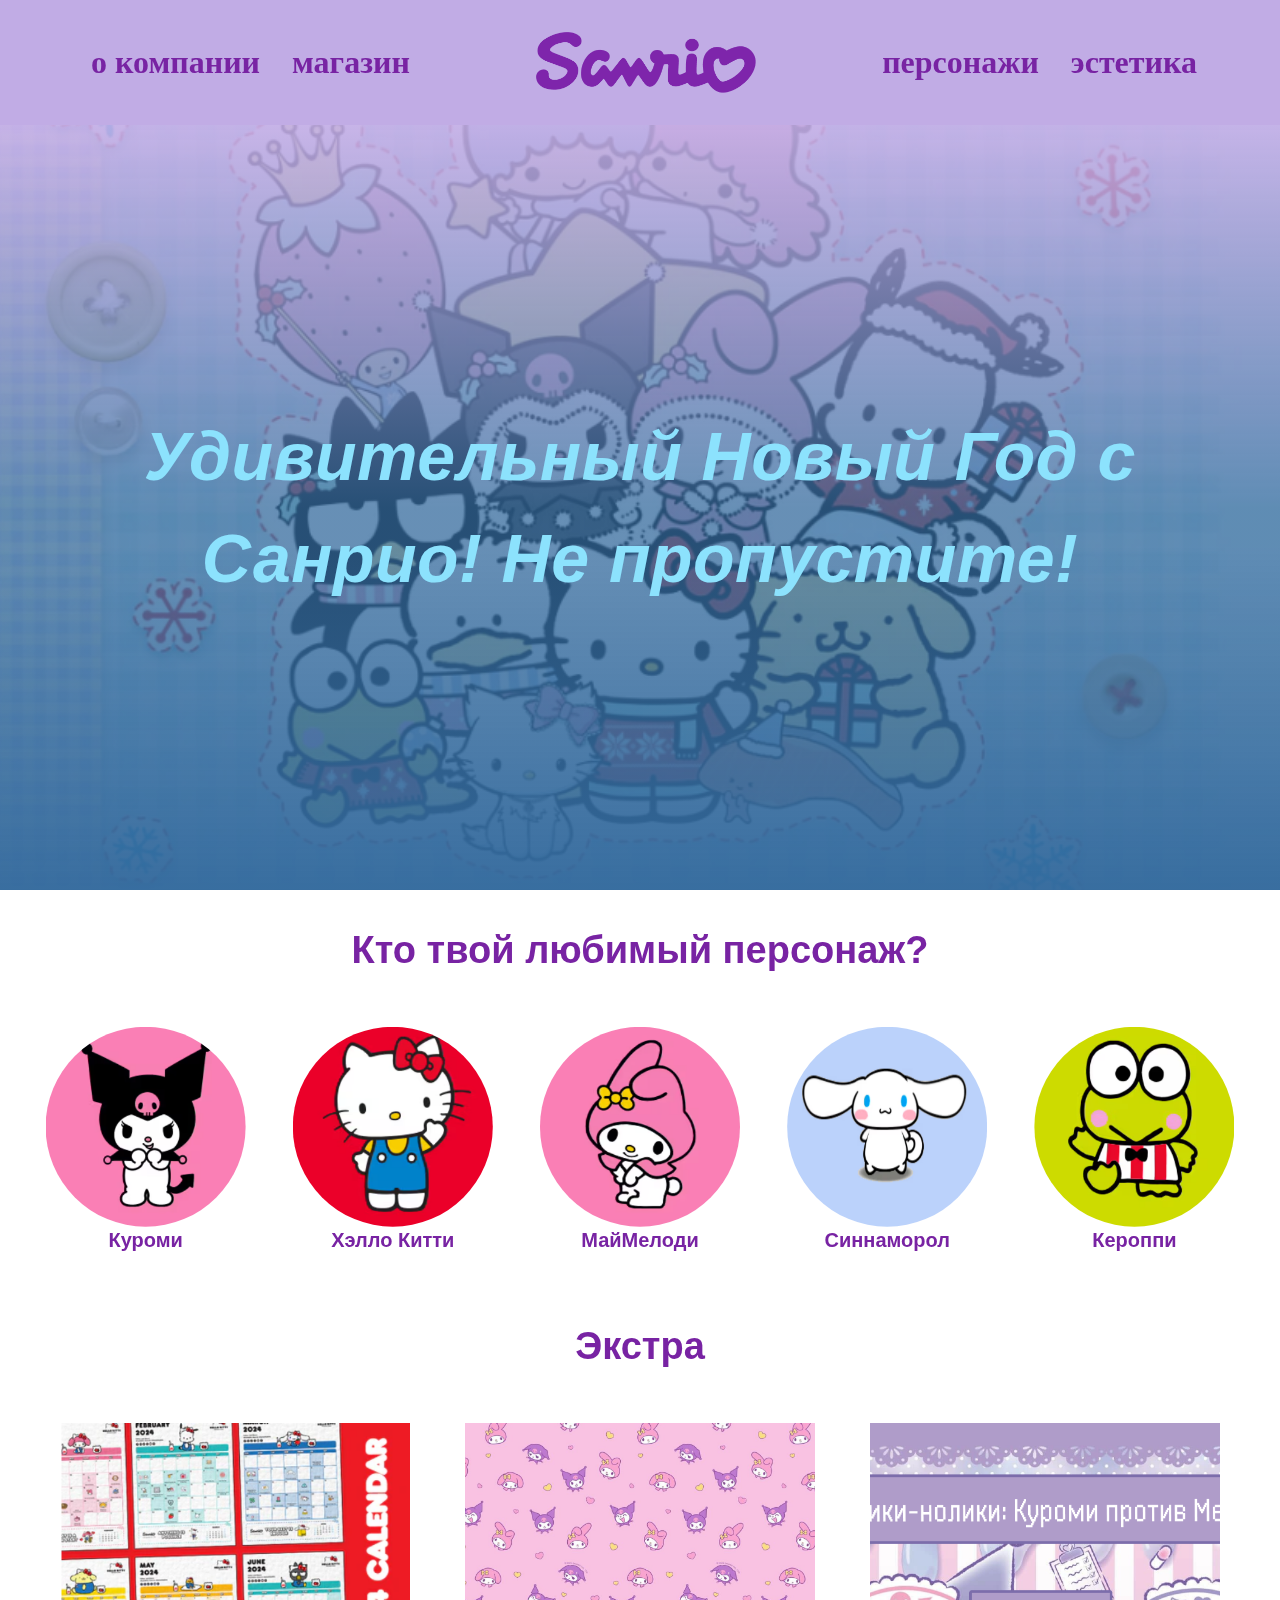
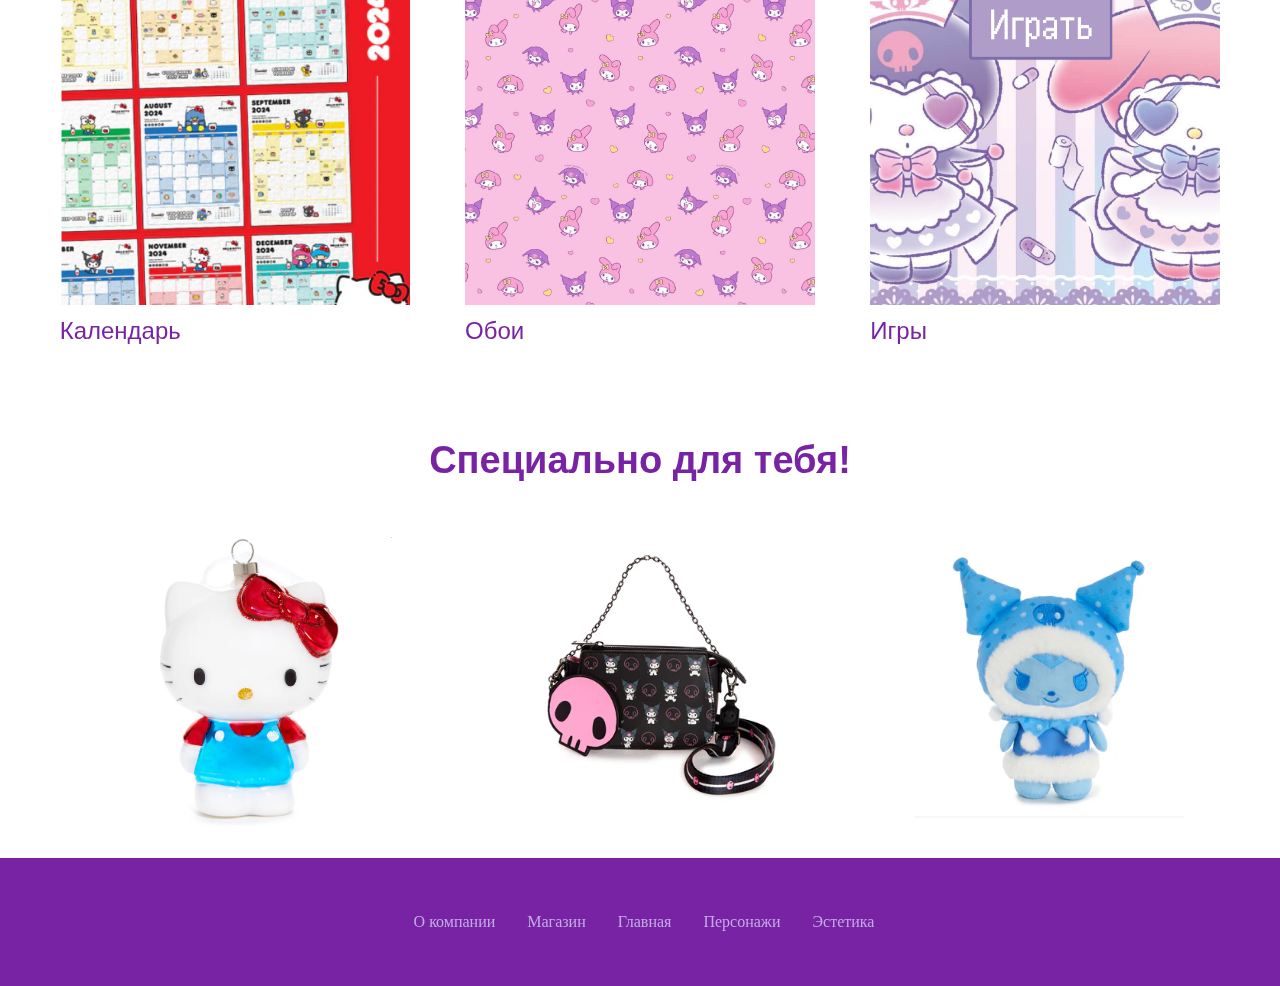
==== index.html @ de545885 "init" ====
<!DOCTYPE html>
<html lang="ru">

<head>
    <meta charset="UTF-8">
    <meta name="viewport" content="width=device-width, initial-scale=1.0">
    <link rel="stylesheet" href="index.css">
    <title>Санрио</title>
</head>

<body>
    <header class="header">
        <nav class="nav">
            <ul class="nav__list">
                <li class="nav__item"><a class="nav__link" href="page1.html">о компании</a></li>
                <li class="nav__item"><a class="nav__link" href="#">магазин</a></li>
            </ul>
        </nav>
        <nav class="nav">
            <ul class="nav__list">
                <a href="index.html">
                    <img class="logo" src="/images/logo.png" alt="Sanrio">
                </a>
            </ul>
        </nav>
        <nav class="nav">
            <ul class="nav__list">
                <li class="nav__item"><a class="nav__link" href="#">персонажи</a></li>
                <li class="nav__item"><a class="nav__link" href="#">эстетика</a></li>
            </ul>
        </nav>
    </header>
    <main>
        <div class="bg"></div>
        <div class="hero">
            <p class="hero__text">
                Удивительный Новый Год с Санрио! Не пропустите!
            </p>
        </div>
        <div class="chars">
            <div class="title">
                Кто твой любимый персонаж?
            </div>
            <div class="chars__list">
                <div class="chars-item">
                    <img src="/images/kuromi.png" alt="1">
                    <h1 class="chars-item__style">Куроми</h1>
                </div>
                <div class="chars-item">
                    <img src="/images/hellokitty.png" alt="2">
                    <h1 class="chars-item__style">Хэлло Китти</h1>
                </div>
                <div class="chars-item">
                    <img src="/images/mymelody.png" alt="3">
                    <h1 class="chars-item__style">МайМелоди</h1>
                </div>
                <div class="chars-item">
                    <img src="/images/cinnamon.png" alt="4">
                    <h1 class="chars-item__style">Синнаморол</h1>
                </div>
                <div class="chars-item">
                    <img src="/images/keroppi.png" alt="5">
                    <h1 class="chars-item__style">Кероппи</h1>
                </div>

            </div>
        </div>
        <div class="extra">
            <div class="title">
                Экстра
            </div>
            <div class="extra__list">
                <div class="extra-item">
                    <img src="/images/kalendar.png" alt="1">
                    <h1 class="extra-item__style">Календарь</h1>
                </div>
                <div class="extra-item">
                    <img src="/images/wallpapers.png" alt="2">
                    <h1 class="extra-item__style">Обои</h1>
                </div>
                <div class="extra-item">
                    <img src="/images/games.png" alt="3">
                    <h1 class="extra-item__style">Игры</h1>
                </div>

            </div>


        </div>
        <div class="foryou">
            <div class="title">
                Специально для тебя!
            </div>
            <div class="foryou__list">
                <div class="foryou-item">
                    <img src="/images/buy1.png" alt="1">
                </div>
                <div class="foryou-item">
                    <img src="/images/buy2.png" alt="2">
                </div>
                <div class="foryou-item">
                    <img src="/images/buy3.png" alt="3">
                </div>

            </div>
        </div>
    </main>
    <footer class="footer">
        <nav class="navf">
            <ul class="navf__list">
                <li class="navf__item"><a class="navf__link" href="page1.html">О компании</a></li>
                <li class="navf__item"><a class="navf__link" href="#">Магазин</a></li>
                <li class="navf__item"><a class="navf__link" href="index.html">Главная</a></li>
                <li class="navf__item"><a class="navf__link" href="#">Персонажи</a></li>
                <li class="navf__item"><a class="navf__link" href="#">Эстетика</a></li>
            </ul>
        </nav>
    </footer>
</body>

</html>
---- index.css ----
@import url('reset.css');
@import url('hero.css');

@import url('navigation.css');
@import url('chars.css');
@import url('extra.css');
@import url('foryou.css');

.title{
    font-size: 38px;
    font-family: Arial, Helvetica, sans-serif;
    font-weight: 600;
    color: #7823a3;
    display: flex;
    justify-content: center;
}

.bg{
    position: fixed;
    top:0;
    left: 0;
    width: 100%;
    height: 100%;
    background-image: url('/images/firsthny.png');
    background-size: cover;
    background-position: center;
    z-index: -100;
}
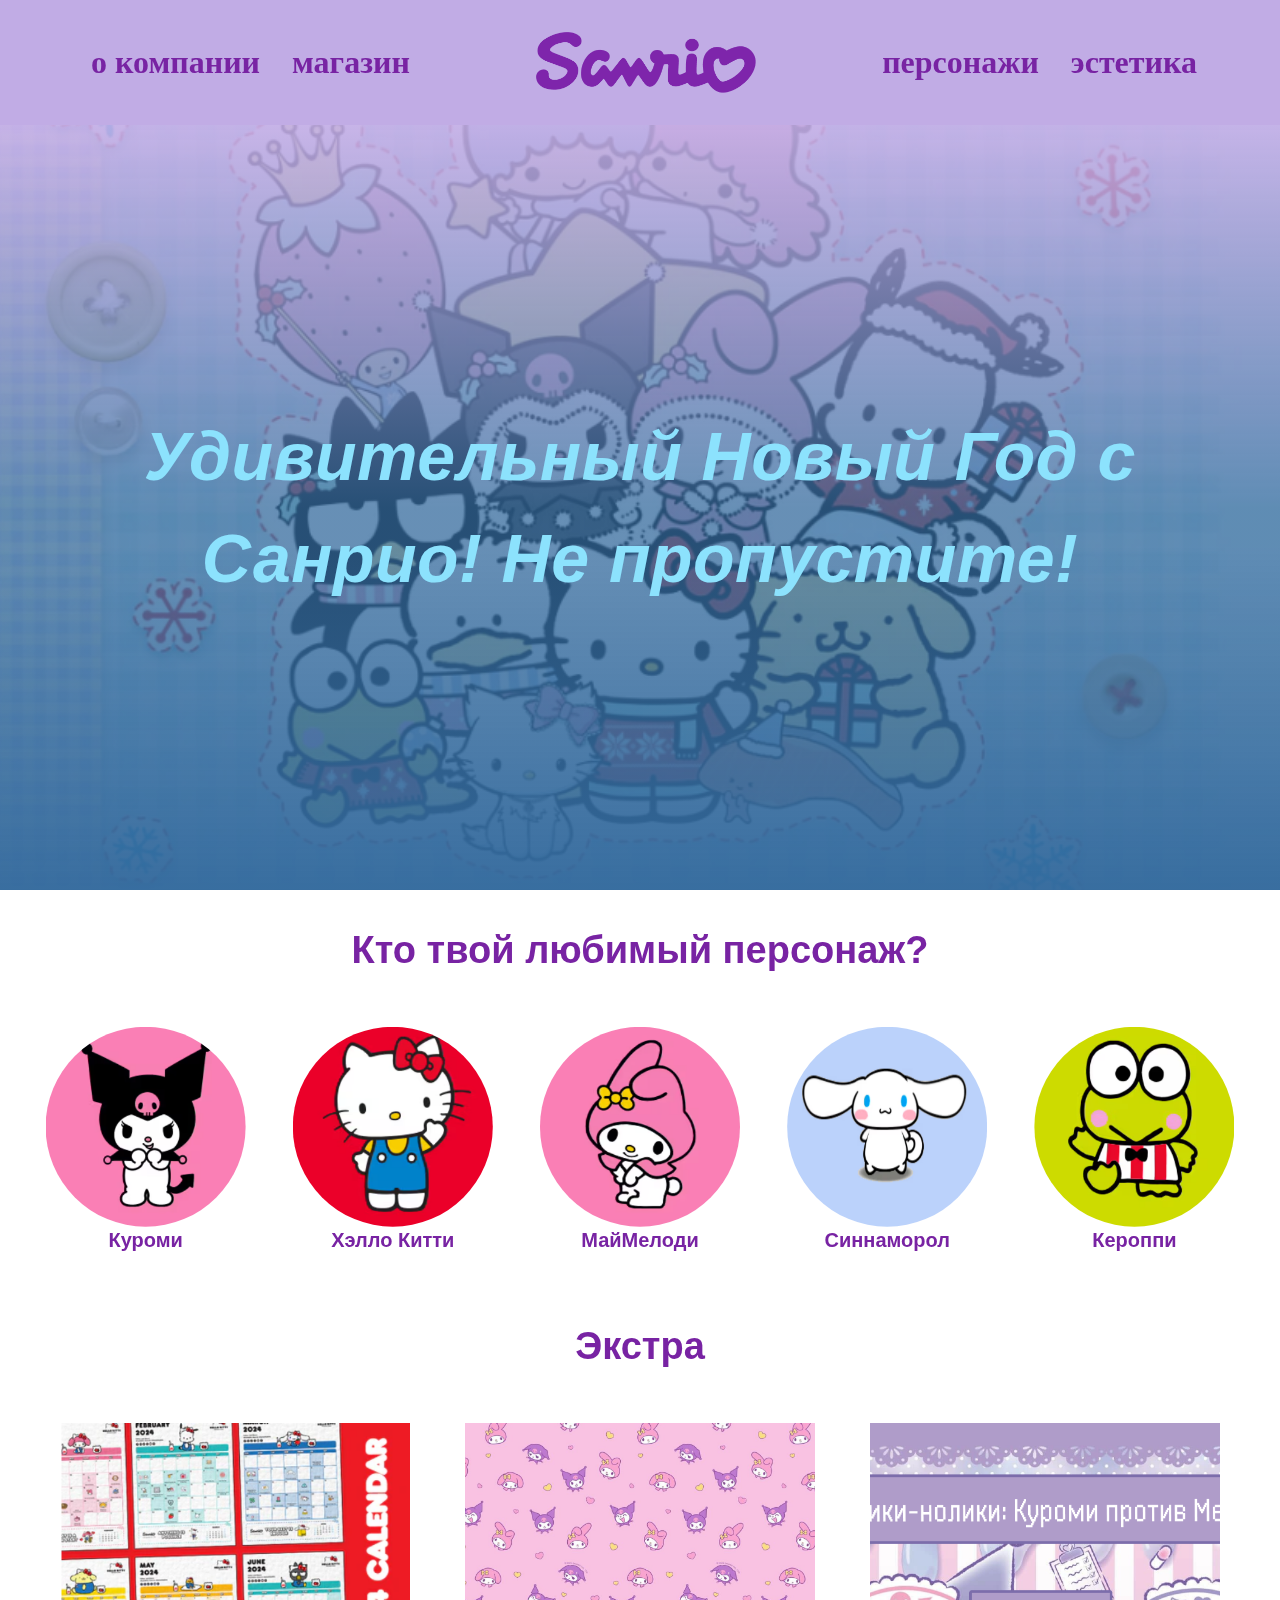
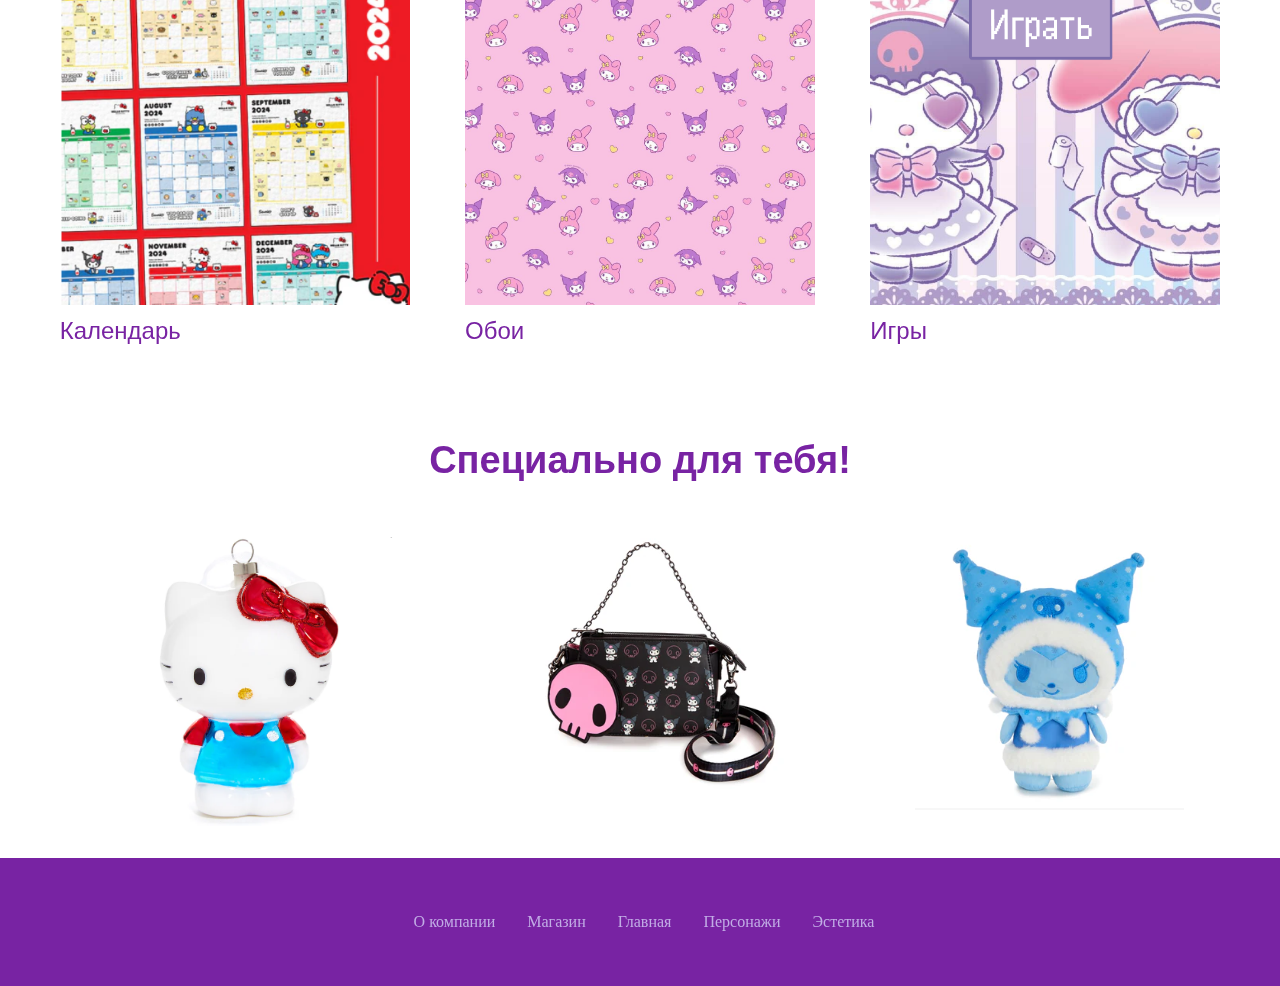
==== commit f13d1524: "Add files via upload" ====
--- a/index.html
+++ b/index.html
@@ -43,23 +43,33 @@
             </div>
             <div class="chars__list">
                 <div class="chars-item">
-                    <img src="/images/kuromi.png" alt="1">
+                    <div class="image-wrapper">
+                        <img src="/images/kuromi.png" alt="1">
+                    </div>
                     <h1 class="chars-item__style">Куроми</h1>
                 </div>
                 <div class="chars-item">
-                    <img src="/images/hellokitty.png" alt="2">
+                    <div class="image-wrapper">
+                        <img src="/images/hellokitty.png" alt="2">
+                    </div>
                     <h1 class="chars-item__style">Хэлло Китти</h1>
                 </div>
                 <div class="chars-item">
-                    <img src="/images/mymelody.png" alt="3">
+                    <div class="image-wrapper">
+                        <img src="/images/mymelody.png" alt="3">
+                    </div>
                     <h1 class="chars-item__style">МайМелоди</h1>
                 </div>
                 <div class="chars-item">
-                    <img src="/images/cinnamon.png" alt="4">
+                    <div class="image-wrapper">
+                        <img src="/images/cinnamon.png" alt="4">
+                    </div>
                     <h1 class="chars-item__style">Синнаморол</h1>
                 </div>
                 <div class="chars-item">
-                    <img src="/images/keroppi.png" alt="5">
+                    <div class="image-wrapper">
+                        <img src="/images/keroppi.png" alt="5">
+                    </div>
                     <h1 class="chars-item__style">Кероппи</h1>
                 </div>
 
